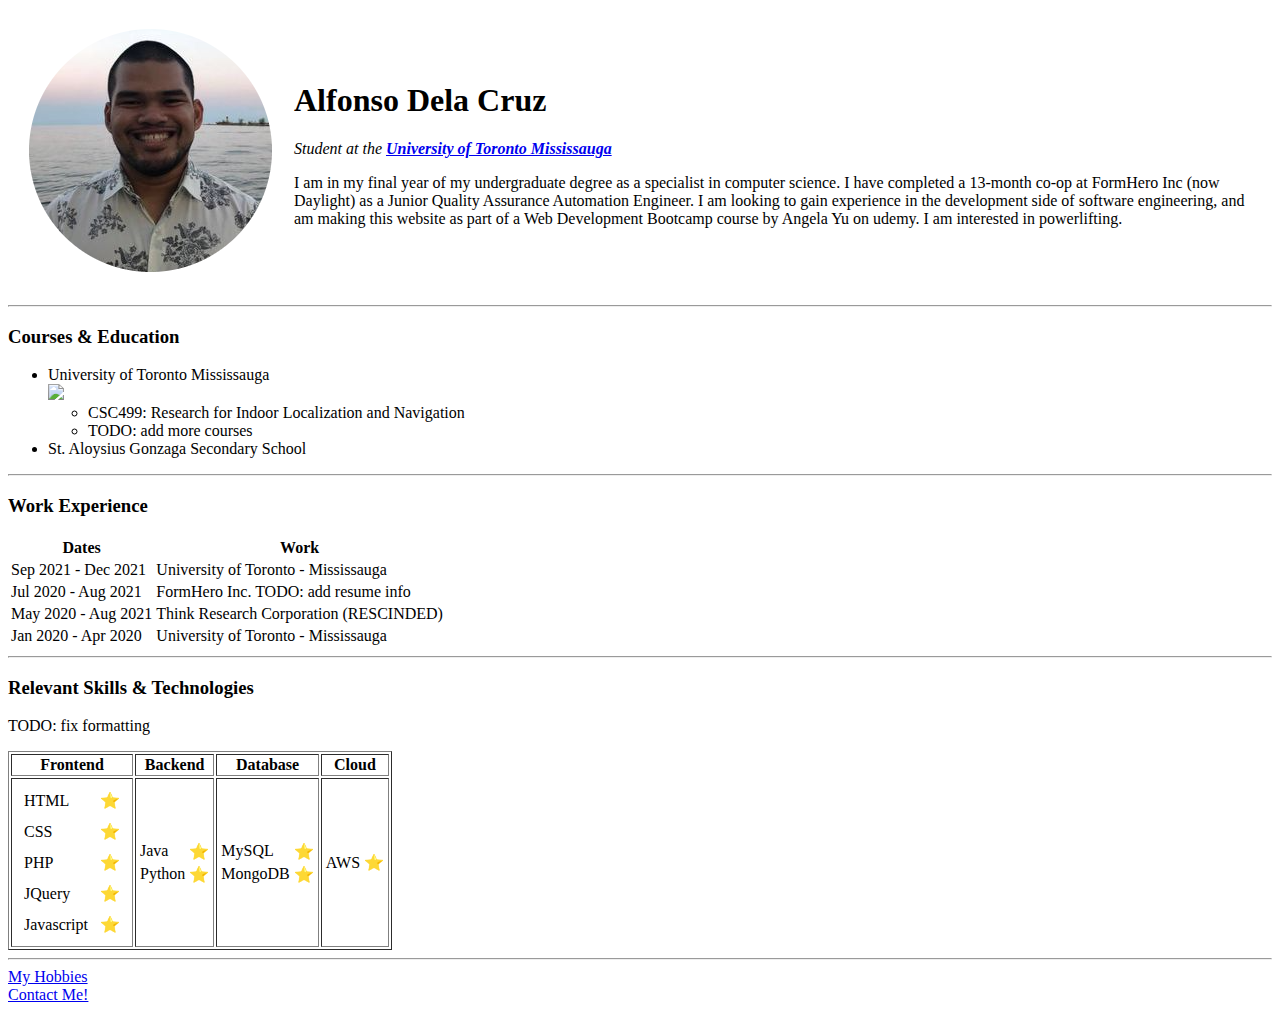
==== index.html @ 3f2cf316 "Add initial website files" ====
<!DOCTYPE html>

<html>

<head>
    <meta charset="utf-8">
    <title>Alfonso's Personal Site 🤷</title>
</head>

<body>
    <table cellspacing='20'>
        <tr>
            <td>
                <img src='./images/pfp.png' alt='Alfonso profile picture'>
            </td>
            <td>
                <h1>Alfonso Dela Cruz</h1>

                <p><em>Student at the <a href='https://www.utm.utoronto.ca/'><strong>University of Toronto
                                Mississauga</strong></a></em></p>
                <p>
                    I am in my final year of my undergraduate degree as a specialist in computer science. I have
                    completed a
                    13-month co-op at FormHero Inc (now Daylight) as a Junior
                    Quality Assurance Automation Engineer. I am looking to gain experience in the development side of
                    software
                    engineering, and am making this website as part of a
                    Web Development Bootcamp course by Angela Yu on udemy. I am interested in powerlifting.
                </p>
            </td>
        </tr>
    </table>
    <hr>
    <h3>Courses & Education</h3>
    <ul>
        <li>University of Toronto Mississauga</li>
        <img src='https://www.mbot.com/wp-content/uploads/2021/02/UTM-logo.png'>
        <ul>
            <li>CSC499: Research for Indoor Localization and Navigation</li>
            <li>TODO: add more courses</li>
        </ul>
        <li>St. Aloysius Gonzaga Secondary School</li>
    </ul>
    <hr>
    <h3>Work Experience</h3>
    <table>
        <thead>
            <tr>
                <th>Dates</th>
                <th>Work</th>
            </tr>
        </thead>
        <tbody>
            <tr>
                <td>Sep 2021 - Dec 2021</td>
                <td>University of Toronto - Mississauga</td>
            </tr>
            <tr>
                <td>Jul 2020 - Aug 2021</td>
                <td>FormHero Inc. TODO: add resume info</td>
            </tr>
            <tr>
                <td>May 2020 - Aug 2021</td>
                <td>Think Research Corporation (RESCINDED)</td>
            </tr>
            <tr>
                <td>Jan 2020 - Apr 2020</td>
                <td>University of Toronto - Mississauga</td>
            </tr>
        </tbody>
    </table>
    <hr>
    <h3>Relevant Skills & Technologies</h3>
    <p>TODO: fix formatting</p>
    <table border='1'>
        <thead>
            <tr>
                <th>Frontend</th>
                <th>Backend</th>
                <th>Database</th>
                <th>Cloud</th>
            </tr>
        </thead>
        <tbody>
            <tr>
                <td>
                    <table cellspacing='10'>
                        <tr>
                            <td>HTML</td>
                            <td>⭐</td>
                        </tr>
                        <tr>
                            <td>CSS</td>
                            <td>⭐</td>
                        </tr>
                        <tr>
                            <td>PHP</td>
                            <td>⭐</td>
                        </tr>
                        <tr>
                            <td>JQuery</td>
                            <td>⭐</td>
                        </tr>
                        <tr>
                            <td>Javascript</td>
                            <td>⭐</td>
                        </tr>
                    </table>
                </td>
                <td>
                    <table>
                        <tr>
                            <td>Java</td>
                            <td>⭐</td>
                        </tr>
                        <tr>
                            <td>Python</td>
                            <td>⭐</td>
                        </tr>
                    </table>
                </td>
                <td>
                    <table>
                        <tr>
                            <td>MySQL</td>
                            <td>⭐</td>
                        </tr>
                        <tr>
                            <td>MongoDB</td>
                            <td>⭐</td>
                        </tr>
                    </table>
                </td>
                <td>
                    <table>
                        <tr>
                            <td>AWS</td>
                            <td>⭐</td>
                        </tr>
                    </table>
                </td>
            </tr>
        </tbody>
    </table>
    <hr>
    <a href="hobbies.html">My Hobbies</a>
    <br>
    <a href="contact-me.html">Contact Me!</a>
</body>

</html>
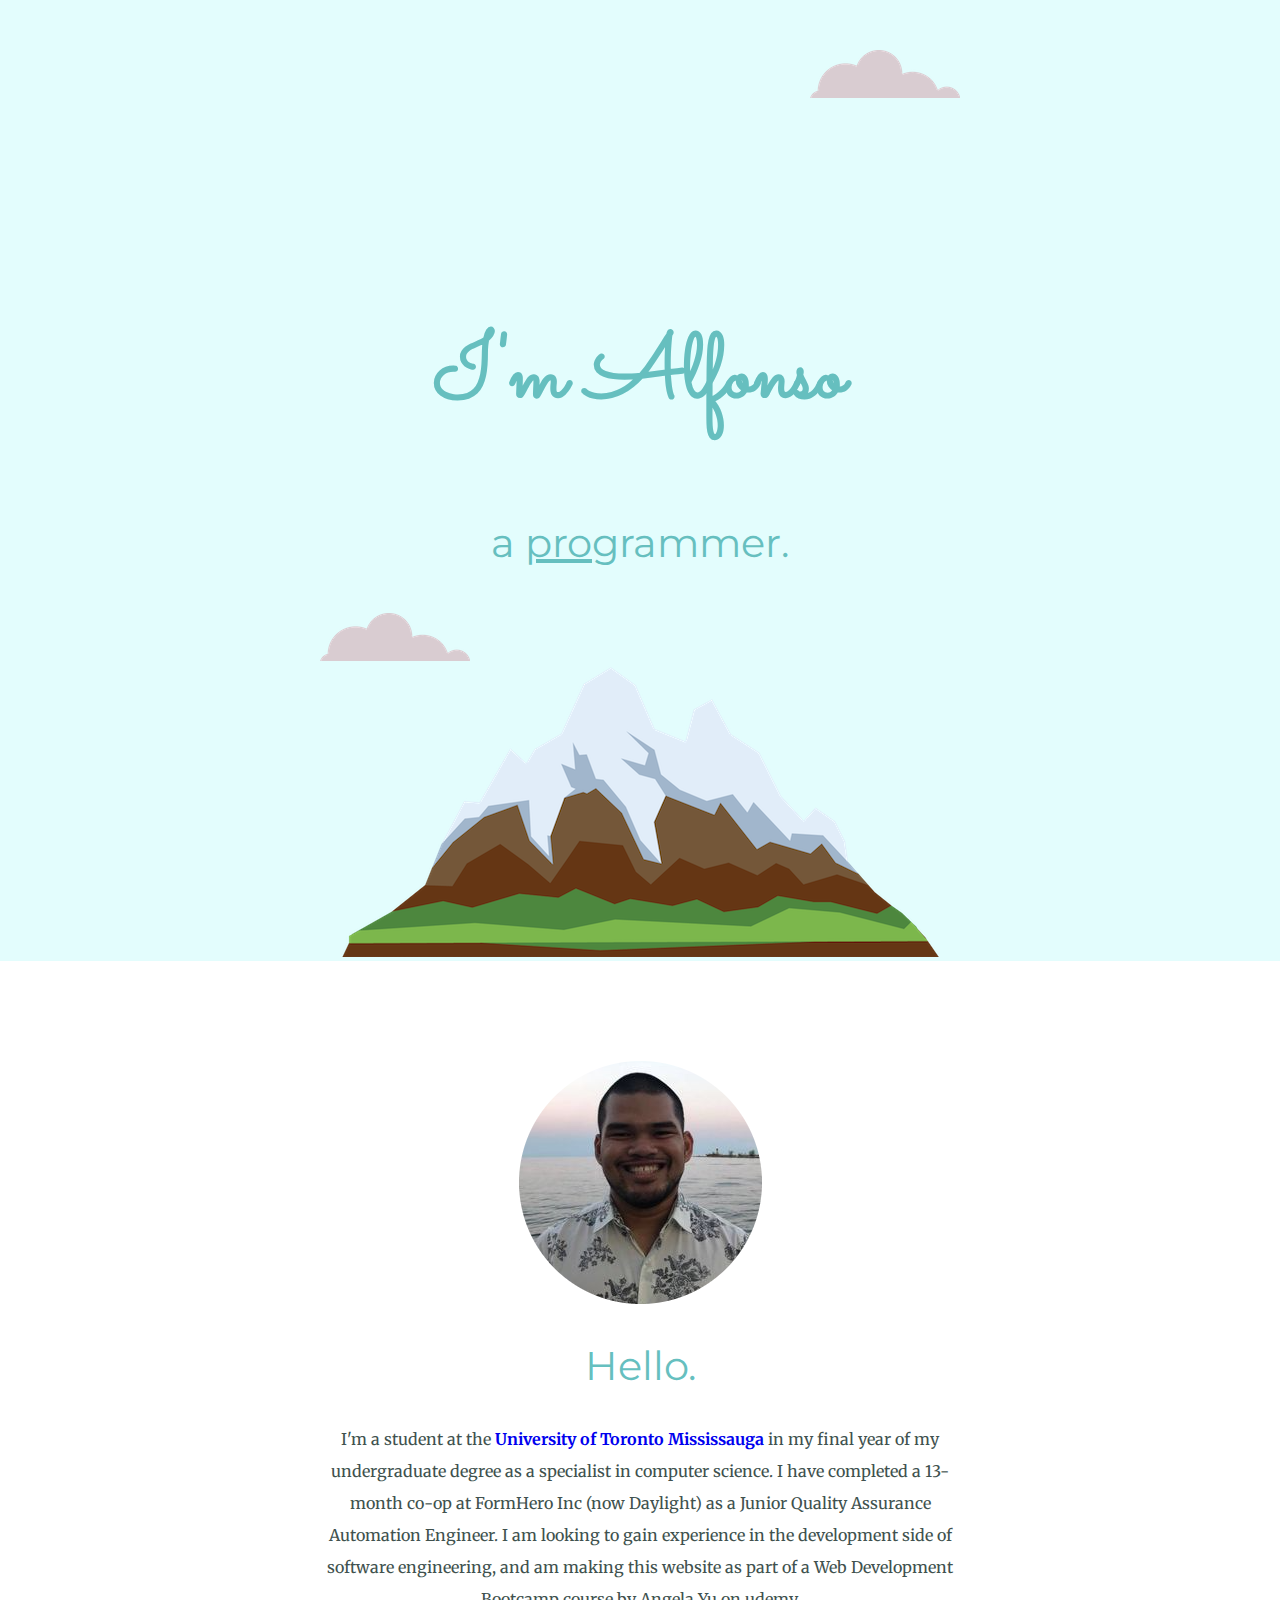
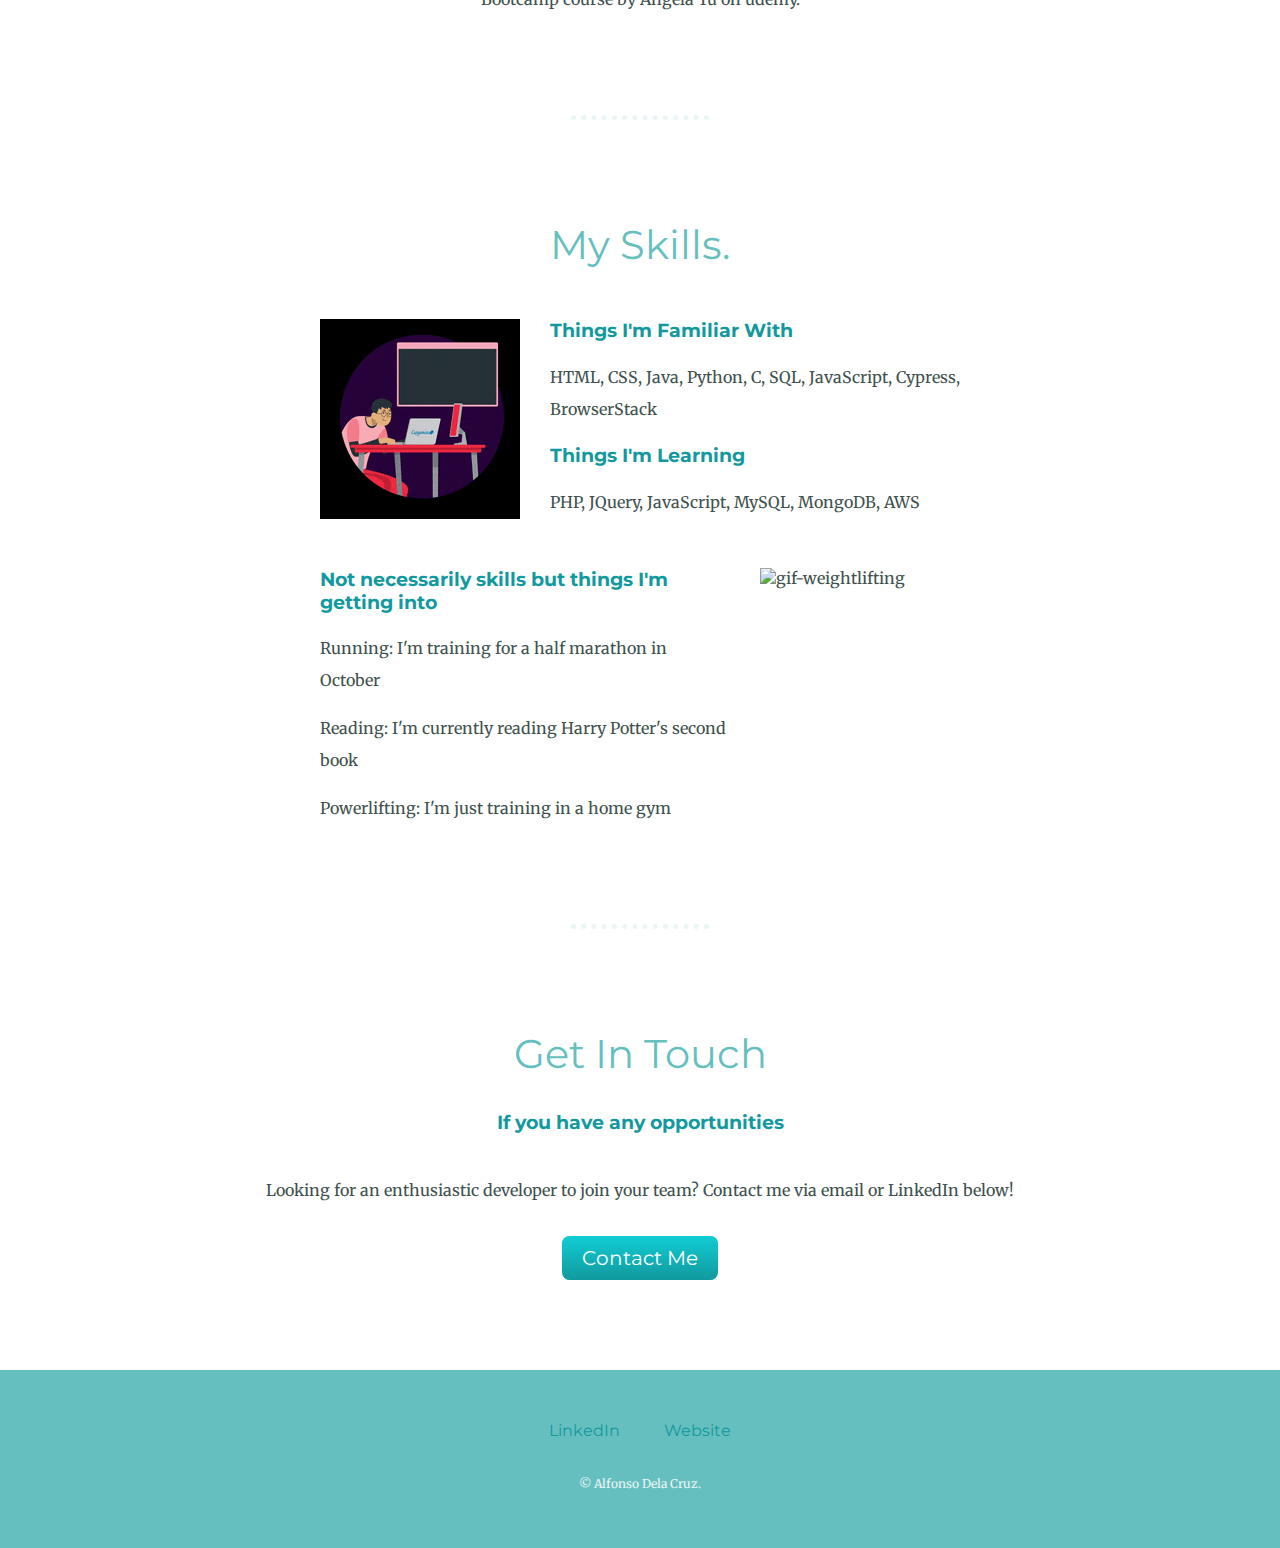
==== commit 208e09d5: "Update index.html and remove other html files" ====
--- a/index.html
+++ b/index.html
@@ -4,148 +4,73 @@
 
 <head>
     <meta charset="utf-8">
-    <title>Alfonso's Personal Site 🤷</title>
+    <title>Alfonso Dela Cruz</title>
+    <link rel="stylesheet" href="css/styles.css">
+    <link rel="icon" href="images/favicon.ico">
+    <link rel="preconnect" href="https://fonts.googleapis.com">
+    <link rel="preconnect" href="https://fonts.gstatic.com" crossorigin>
+    <link href="https://fonts.googleapis.com/css2?family=Merriweather&family=Montserrat&family=Sacramento&display=swap"
+        rel="stylesheet">
 </head>
 
 <body>
-    <table cellspacing='20'>
-        <tr>
-            <td>
-                <img src='./images/pfp.png' alt='Alfonso profile picture'>
-            </td>
-            <td>
-                <h1>Alfonso Dela Cruz</h1>
 
-                <p><em>Student at the <a href='https://www.utm.utoronto.ca/'><strong>University of Toronto
-                                Mississauga</strong></a></em></p>
-                <p>
-                    I am in my final year of my undergraduate degree as a specialist in computer science. I have
-                    completed a
-                    13-month co-op at FormHero Inc (now Daylight) as a Junior
-                    Quality Assurance Automation Engineer. I am looking to gain experience in the development side of
-                    software
-                    engineering, and am making this website as part of a
-                    Web Development Bootcamp course by Angela Yu on udemy. I am interested in powerlifting.
-                </p>
-            </td>
-        </tr>
-    </table>
-    <hr>
-    <h3>Courses & Education</h3>
-    <ul>
-        <li>University of Toronto Mississauga</li>
-        <img src='https://www.mbot.com/wp-content/uploads/2021/02/UTM-logo.png'>
-        <ul>
-            <li>CSC499: Research for Indoor Localization and Navigation</li>
-            <li>TODO: add more courses</li>
-        </ul>
-        <li>St. Aloysius Gonzaga Secondary School</li>
-    </ul>
-    <hr>
-    <h3>Work Experience</h3>
-    <table>
-        <thead>
-            <tr>
-                <th>Dates</th>
-                <th>Work</th>
-            </tr>
-        </thead>
-        <tbody>
-            <tr>
-                <td>Sep 2021 - Dec 2021</td>
-                <td>University of Toronto - Mississauga</td>
-            </tr>
-            <tr>
-                <td>Jul 2020 - Aug 2021</td>
-                <td>FormHero Inc. TODO: add resume info</td>
-            </tr>
-            <tr>
-                <td>May 2020 - Aug 2021</td>
-                <td>Think Research Corporation (RESCINDED)</td>
-            </tr>
-            <tr>
-                <td>Jan 2020 - Apr 2020</td>
-                <td>University of Toronto - Mississauga</td>
-            </tr>
-        </tbody>
-    </table>
-    <hr>
-    <h3>Relevant Skills & Technologies</h3>
-    <p>TODO: fix formatting</p>
-    <table border='1'>
-        <thead>
-            <tr>
-                <th>Frontend</th>
-                <th>Backend</th>
-                <th>Database</th>
-                <th>Cloud</th>
-            </tr>
-        </thead>
-        <tbody>
-            <tr>
-                <td>
-                    <table cellspacing='10'>
-                        <tr>
-                            <td>HTML</td>
-                            <td>⭐</td>
-                        </tr>
-                        <tr>
-                            <td>CSS</td>
-                            <td>⭐</td>
-                        </tr>
-                        <tr>
-                            <td>PHP</td>
-                            <td>⭐</td>
-                        </tr>
-                        <tr>
-                            <td>JQuery</td>
-                            <td>⭐</td>
-                        </tr>
-                        <tr>
-                            <td>Javascript</td>
-                            <td>⭐</td>
-                        </tr>
-                    </table>
-                </td>
-                <td>
-                    <table>
-                        <tr>
-                            <td>Java</td>
-                            <td>⭐</td>
-                        </tr>
-                        <tr>
-                            <td>Python</td>
-                            <td>⭐</td>
-                        </tr>
-                    </table>
-                </td>
-                <td>
-                    <table>
-                        <tr>
-                            <td>MySQL</td>
-                            <td>⭐</td>
-                        </tr>
-                        <tr>
-                            <td>MongoDB</td>
-                            <td>⭐</td>
-                        </tr>
-                    </table>
-                </td>
-                <td>
-                    <table>
-                        <tr>
-                            <td>AWS</td>
-                            <td>⭐</td>
-                        </tr>
-                    </table>
-                </td>
-            </tr>
-        </tbody>
-    </table>
-    <hr>
-    <a href="hobbies.html">My Hobbies</a>
-    <br>
-    <a href="contact-me.html">Contact Me!</a>
+    <div class="top-container">
+        <img class="top-cloud" src="images/cloud.png" alt="cloud-img">
+        <h1>I'm Alfonso</h1>
+        <h2>a <span class="pro">pro</span>grammer.</h2>
+        <img class="bottom-cloud" src="images/cloud.png" alt="cloud-img">
+        <img src="images/mountain.png" alt="mountain-img">
+    </div>
+
+    <div class="middle-container">
+        <div class="profile">
+            <img src="./images/pfp.png" alt="Image of Alfonso">
+            <h2>Hello.</h2>
+            <p class="intro">
+                I'm a student at the <a href='https://www.utm.utoronto.ca/'><strong>University of Toronto
+                        Mississauga</strong></a>
+                in my final year of my undergraduate degree as a specialist in computer science. I have
+                completed a 13-month co-op at FormHero Inc (now Daylight) as a Junior Quality Assurance Automation
+                Engineer.
+                I am looking to gain experience in the development side of software engineering, and am making this
+                website as
+                part of a Web Development Bootcamp course by Angela Yu on udemy.
+            </p>
+        </div>
+        <hr>
+        <div class="skills">
+            <h2>My Skills.</h2>
+            <div class="skill-row">
+                <img src="./images/coding.gif" alt="gif-coding" class="gif-coding">
+                <h3>Things I'm Familiar With</h3>
+                <p>HTML, CSS, Java, Python, C, SQL, JavaScript, Cypress, BrowserStack</p>
+                <h3>Things I'm Learning</h3>
+                <p>PHP, JQuery, JavaScript, MySQL, MongoDB, AWS</p>
+            </div>
+            <div class="skill-row">
+                <img src="./images/weightlifting.gif" alt="gif-weightlifting" class="gif-weightlifting">
+                <h3>Not necessarily skills but things I'm getting into</h3>
+                <p>Running: I'm training for a half marathon in October</p>
+                <p>Reading: I'm currently reading Harry Potter's second book</p>
+                <p>Powerlifting: I'm just training in a home gym</p>
+            </div>
+        </div>
+        <hr>
+        <div class="contact-me">
+            <h2>Get In Touch</h2>
+            <h3>If you have any opportunities</h3>
+            <p class="contact-message">Looking for an enthusiastic developer to join your team? Contact me via email or LinkedIn below!</p>
+            <a class="btn" href="mailto:alfonsojdelacruz1999@gmail.com">Contact Me</a>
+        </div>
+    </div>
+
+    <div class="bottom-container">
+        <a class="footer-link" href="https://www.linkedin.com/in/alfonso-dela-cruz-751710199/">LinkedIn</a>
+        <a class="footer-link" href="https://alfonsodelacruz.github.io/website/">Website</a>
+        <p class="copyright">© Alfonso Dela Cruz.</p>
+    </div>
+
 </body>
 
 </html>--- a/css/styles.css
+++ b/css/styles.css
@@ -0,0 +1,149 @@
+body {
+    margin: 0;
+    text-align: center;
+    font-family: 'Merriweather', serif;
+    color: #40514E;
+}
+
+h1 {
+    margin-top: 200px;
+    color: #66BFBF;
+    font-size: 5.625rem;
+    font-family: 'Sacramento', cursive;
+    line-height: 1.75;
+}
+
+h2 {
+    color: #66BFBF;
+    font-size: 2.5rem;
+    font-weight: normal;
+    font-family: 'Montserrat', sans-serif;
+}
+
+h3 {
+    color: #11999E;
+    font-family: 'Montserrat', sans-serif;
+}
+
+hr {
+    border-style: dotted;
+    border-width: 5px;
+    border-top: 0;
+    border-color: #EAF6F6;
+    width: 10%;
+    margin: 100px auto;
+}
+
+p {
+    line-height: 2;
+}
+
+a {
+    text-decoration: none;
+}
+
+.top-container {
+    background-color: #E3FDFD;
+    position: relative;
+    padding-top: 100px;
+}
+
+.top-cloud {
+    position: absolute;
+    right: 25%;
+    top: 50px;
+}
+
+.bottom-cloud {
+    position: absolute;
+    left: 25%;
+    bottom: 300px;
+}
+
+.pro {
+    text-decoration: underline;
+}
+
+.middle-container {
+    padding: 100px 0;
+}
+
+.intro {
+    width: 50%;
+    margin: 0 auto 0;
+}
+
+.skill-row {
+    width: 50%;
+    margin: 50px auto;
+    text-align: left;
+}
+
+.gif-coding {
+    width: 25%;
+    float: left;
+    padding-right: 30px;
+    height: 200px;
+    width: 200px;
+}
+
+.gif-weightlifting {
+    width: 25%;
+    float: right;
+    padding-left: 30px;
+    height: 200px;
+    width: 200px;
+}
+
+.contact-message {
+    margin: 40px auto;
+}
+
+.btn {
+    background: #11cdd4;
+    background-image: -webkit-linear-gradient(top, #11cdd4, #11999e);
+    background-image: -moz-linear-gradient(top, #11cdd4, #11999e);
+    background-image: -ms-linear-gradient(top, #11cdd4, #11999e);
+    background-image: -o-linear-gradient(top, #11cdd4, #11999e);
+    background-image: linear-gradient(to bottom, #11cdd4, #11999e);
+    -webkit-border-radius: 8;
+    -moz-border-radius: 8;
+    border-radius: 8px;
+    font-family: 'Montserrat', sans-serif;
+    color: #ffffff;
+    font-size: 20px;
+    padding: 10px 20px 10px 20px;
+    text-decoration: none;
+}
+
+.btn:hover {
+    background: #30e3cb;
+    background-image: -webkit-linear-gradient(top, #30e3cb, #2bc4ad);
+    background-image: -moz-linear-gradient(top, #30e3cb, #2bc4ad);
+    background-image: -ms-linear-gradient(top, #30e3cb, #2bc4ad);
+    background-image: -o-linear-gradient(top, #30e3cb, #2bc4ad);
+    background-image: linear-gradient(to bottom, #30e3cb, #2bc4ad);
+    text-decoration: none;
+}
+
+.bottom-container {
+    background-color: #66BFBF;
+    padding: 50px 0 20px;
+}
+
+.footer-link {
+    color: #11999E;
+    font-family: 'Montserrat', sans-serif;
+    margin: 10px 20px;
+    text-decoration: none;
+}
+
+.footer-link:hover {
+    color: #EAF6F6;
+}
+
+.copyright {
+    color: #EAF6F6;
+    padding: 20px 0;
+    font-size: 12px;
+}